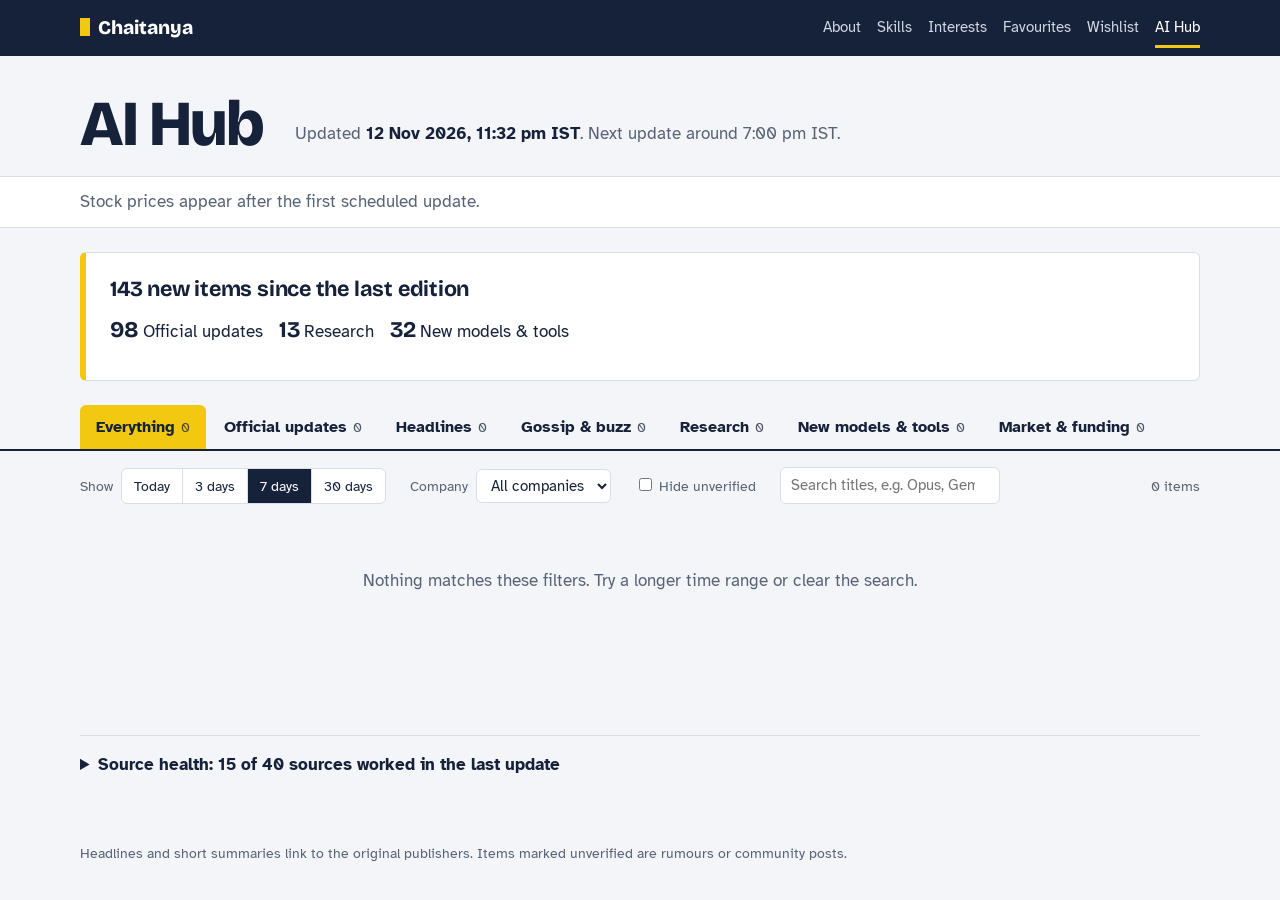
==== ai.html @ f8566d72 "Add files via upload" ====
<!doctype html>
<html lang="en">
<head>
  <meta charset="utf-8">
  <meta name="viewport" content="width=device-width, initial-scale=1">
  <title>AI Hub, updated twice a day</title>
  <meta name="description" content="Official AI model updates, headlines, gossip, research, new tools and the AI market, refreshed at 7 AM and 7 PM IST.">
  <link rel="preconnect" href="https://fonts.googleapis.com">
  <link rel="preconnect" href="https://fonts.gstatic.com" crossorigin>
  <link href="https://fonts.googleapis.com/css2?family=Atkinson+Hyperlegible:wght@400;700&family=Bricolage+Grotesque:opsz,wght@12..96,600;12..96,700;12..96,800&display=swap" rel="stylesheet">
  <link rel="icon" href="assets/favicon.svg" type="image/svg+xml">
  <link rel="stylesheet" href="assets/style.css">
</head>
<body>
  <header class="site-header">
    <div class="wrap">
      <a class="brand" href="index.html"><i aria-hidden="true"></i>Chaitanya</a>
      <nav class="site-nav" aria-label="Main">
        <a href="index.html#about">About</a>
        <a href="index.html#skills">Skills</a>
        <a href="index.html#interests">Interests</a>
        <a href="index.html#favorites">Favourites</a>
        <a href="index.html#wishlist">Wishlist</a>
        <a href="ai.html" aria-current="page">AI Hub</a>
      </nav>
    </div>
  </header>

  <main>
    <div class="hub-head">
      <div class="wrap">
        <h1>AI Hub</h1>
        <p class="edition" id="edition">Loading…</p>
      </div>
    </div>

    <section class="market" aria-label="AI stocks">
      <ul id="market"></ul>
    </section>

    <div class="wrap">
      <section class="brief" id="brief" aria-labelledby="brief-title" hidden></section>
    </div>

    <div class="tabs-bar">
      <div class="wrap">
        <div class="tabs" role="tablist" id="tabs" aria-label="Categories"></div>
      </div>
    </div>

    <div class="wrap">
      <div class="slicers" role="group" aria-label="Filters">
        <div class="slicer">
          <span class="lbl" id="range-lbl">Show</span>
          <div class="seg" id="range" role="group" aria-labelledby="range-lbl">
            <button type="button" data-days="1">Today</button>
            <button type="button" data-days="3">3 days</button>
            <button type="button" data-days="7" aria-pressed="true">7 days</button>
            <button type="button" data-days="30">30 days</button>
          </div>
        </div>
        <div class="slicer">
          <label for="company">Company</label>
          <select id="company"><option value="">All companies</option></select>
        </div>
        <div class="slicer">
          <label><input type="checkbox" id="hide-unv"> Hide unverified</label>
        </div>
        <div class="slicer search">
          <label for="q" class="visually-hidden">Search</label>
          <input type="search" id="q" placeholder="Search titles, e.g. Opus, Gemini, funding">
        </div>
        <span class="result" id="result" aria-live="polite"></span>
      </div>

      <div class="feed" id="feed" role="tabpanel"></div>

      <details class="health" id="health">
        <summary>Source health</summary>
        <div id="health-body"></div>
      </details>
    </div>
  </main>

  <footer class="site-footer">
    <div class="wrap">Headlines and short summaries link to the original publishers. Items marked unverified are rumours or community posts.</div>
  </footer>

  <script src="assets/common.js"></script>
  <script src="assets/ai.js"></script>
</body>
</html>
---- assets/style.css ----
/* ───────────── Tokens ───────────── */
:root {
  --paper: #f3f5f8;
  --surface: #ffffff;
  --ink: #16213a;
  --slate: #586377;
  --line: #d9dee6;
  --pbi: #f2c811;          /* Power BI yellow: the one loud colour */
  --pbi-soft: #fdf3c4;
  --link: #0d6676;
  --plum: #8a3a6a;         /* unverified / rumour */
  --plum-soft: #f6e8f0;
  --up: #1d7448;
  --down: #b2352e;

  --font-display: "Bricolage Grotesque", "Segoe UI", sans-serif;
  --font-body: "Atkinson Hyperlegible", "Segoe UI", system-ui, sans-serif;

  --s1: 4px; --s2: 8px; --s3: 12px; --s4: 16px; --s5: 24px; --s6: 32px; --s7: 48px; --s8: 72px;
  --radius: 6px;
  --measure: 70ch;
}

@media (prefers-color-scheme: dark) {
  :root {
    --paper: #0f1626;
    --surface: #17203a;
    --ink: #e8ecf3;
    --slate: #a2adc0;
    --line: #2a3554;
    --pbi-soft: #3a3214;
    --link: #6cc6d4;
    --plum: #e19ac4;
    --plum-soft: #3a2133;
    --up: #5fcf93;
    --down: #ff8a80;
  }
}

* { box-sizing: border-box; }
html { -webkit-text-size-adjust: 100%; }
body {
  margin: 0;
  background: var(--paper);
  color: var(--ink);
  font: 400 17px/1.55 var(--font-body);
}
a { color: var(--link); text-underline-offset: 3px; }
a:hover { text-decoration-thickness: 2px; }
:focus-visible { outline: 3px solid var(--pbi); outline-offset: 2px; border-radius: 2px; }
h1, h2, h3 { font-family: var(--font-display); line-height: 1.12; margin: 0; letter-spacing: -0.01em; }
h2 { font-size: 1.9rem; font-weight: 700; }
h3 { font-size: 1.15rem; font-weight: 600; }
p { margin: 0 0 var(--s3); }
.wrap { width: min(1120px, 100% - 2 * var(--s5)); margin-inline: auto; }
.muted { color: var(--slate); }
.visually-hidden { position: absolute; width: 1px; height: 1px; overflow: hidden; clip: rect(0 0 0 0); white-space: nowrap; }

/* ───────────── Site header ───────────── */
.site-header {
  background: var(--ink);
  color: #fff;
  position: sticky; top: 0; z-index: 20;
}
@media (prefers-color-scheme: dark) { .site-header { background: #0a101d; border-bottom: 1px solid var(--line); } }
.site-header .wrap { display: flex; align-items: center; gap: var(--s5); min-height: 56px; }
.brand { white-space: nowrap; flex-shrink: 0; font-family: var(--font-display); font-weight: 800; font-size: 1.2rem; color: #fff; text-decoration: none; }
.brand i { display: inline-block; width: 10px; height: 18px; background: var(--pbi); margin-right: 8px; vertical-align: -2px; }
.site-nav { display: flex; gap: var(--s4); margin-left: auto; overflow-x: auto; scrollbar-width: none; }
.site-nav a { color: #cfd6e4; text-decoration: none; font-size: 0.95rem; white-space: nowrap; padding: var(--s2) 0; }
.site-nav a:hover, .site-nav a[aria-current="page"] { color: #fff; box-shadow: inset 0 -3px 0 var(--pbi); }

/* ───────────── Home ───────────── */
.hero { padding: var(--s8) 0 var(--s7); border-bottom: 1px solid var(--line); }
.hero .wrap { display: grid; grid-template-columns: 1.25fr 1fr; gap: var(--s7); align-items: start; }
.hero h1 { font-size: clamp(3rem, 8vw, 6rem); font-weight: 800; letter-spacing: -0.035em; }
.hero .role { font-family: var(--font-display); font-size: 1.35rem; margin: var(--s3) 0 var(--s4); }
.hero .role mark { background: var(--pbi); color: #16213a; padding: 0 6px; }
.hero .tagline { max-width: 46ch; color: var(--slate); font-size: 1.1rem; }
.hero .links { display: flex; gap: var(--s4); margin-top: var(--s5); }

.pulse {
  background: var(--surface);
  border: 1px solid var(--line);
  border-top: 6px solid var(--pbi);
  border-radius: var(--radius);
  padding: var(--s5);
}
.pulse h2 { font-size: 1.3rem; margin-bottom: var(--s1); }
.pulse ol { list-style: none; margin: var(--s4) 0; padding: 0; }
.pulse li { padding: var(--s3) 0; border-top: 1px solid var(--line); }
.pulse li a { color: var(--ink); text-decoration: none; font-weight: 700; }
.pulse li a:hover { color: var(--link); text-decoration: underline; }
.pulse .meta { font-size: 0.85rem; color: var(--slate); }
.button {
  display: inline-block; background: var(--ink); color: #fff; text-decoration: none;
  padding: var(--s2) var(--s4); border-radius: var(--radius); font-weight: 700;
}
@media (prefers-color-scheme: dark) { .button { background: var(--pbi); color: #16213a; } }
.button:hover { text-decoration: none; filter: brightness(1.15); }

.section { padding: var(--s7) 0; border-bottom: 1px solid var(--line); }
.section-head { display: grid; grid-template-columns: 220px 1fr; gap: var(--s6); }
.section-head > h2 { position: sticky; top: 80px; align-self: start; }
.about p { max-width: var(--measure); font-size: 1.1rem; }

.skills { display: grid; gap: var(--s5); }
.skill-group h3 { margin-bottom: var(--s3); }
.chips { display: flex; flex-wrap: wrap; gap: var(--s2); list-style: none; margin: 0; padding: 0; }
.chips li { border: 1px solid var(--line); background: var(--surface); padding: 4px 12px; border-radius: 999px; font-size: 0.95rem; }

.grid-cards { display: grid; grid-template-columns: repeat(auto-fill, minmax(240px, 1fr)); gap: var(--s4); }
.interest { padding: var(--s4) 0; border-top: 3px solid var(--ink); }
.interest h3 { margin-bottom: var(--s2); }

.favorites { display: grid; gap: 0; }
.fav { display: grid; grid-template-columns: 90px 1fr; gap: var(--s4); padding: var(--s3) 0; border-top: 1px solid var(--line); }
.fav .kind { color: var(--slate); font-size: 0.9rem; padding-top: 2px; }
.fav .title { font-weight: 700; }

.wishlist { list-style: none; margin: 0; padding: 0; }
.wishlist li { display: grid; grid-template-columns: 28px 1fr; gap: var(--s3); padding: var(--s3) 0; border-top: 1px solid var(--line); }
.box { width: 20px; height: 20px; border: 2px solid var(--ink); border-radius: 3px; margin-top: 3px; display: grid; place-items: center; }
.done .box { background: var(--pbi); border-color: var(--pbi); }
.done .box::after { content: ""; width: 6px; height: 11px; border: solid #16213a; border-width: 0 2px 2px 0; transform: rotate(45deg) translate(-1px, -1px); }
.done .wish-title { text-decoration: line-through; color: var(--slate); }

.site-footer { padding: var(--s6) 0; color: var(--slate); font-size: 0.9rem; }

/* ───────────── AI Hub ───────────── */
.hub-head { padding: var(--s6) 0 var(--s4); }
.hub-head .wrap { display: flex; flex-wrap: wrap; align-items: end; gap: var(--s3) var(--s6); }
.hub-head h1 { font-size: clamp(2.4rem, 6vw, 4rem); font-weight: 800; letter-spacing: -0.03em; }
.edition { color: var(--slate); }
.edition strong { color: var(--ink); }

/* market strip */
.market { overflow-x: auto; border-block: 1px solid var(--line); background: var(--surface); }
.market ul { display: flex; list-style: none; margin: 0; padding: 0; min-width: max-content; }
.tick { padding: var(--s3) var(--s4); border-right: 1px solid var(--line); min-width: 150px; }
.tick .t { font-weight: 700; }
.tick .n { color: var(--slate); font-size: 0.8rem; margin-left: 4px; }
.tick .p { font-family: var(--font-display); font-size: 1.15rem; font-variant-numeric: tabular-nums; }
.tick .c { font-size: 0.85rem; font-variant-numeric: tabular-nums; margin-left: 6px; }
.up { color: var(--up); } .down { color: var(--down); }
.tick svg { display: block; margin-top: 4px; }
.market-empty { padding: var(--s3) 0; color: var(--slate); margin-block: 0; }

/* brief */
.brief { margin: var(--s5) auto; background: var(--surface); border: 1px solid var(--line); border-left: 6px solid var(--pbi); border-radius: var(--radius); padding: var(--s5); }
.brief h2 { font-size: 1.35rem; margin-bottom: var(--s3); max-width: 60ch; }
.brief ul { margin: 0; padding-left: 1.2em; max-width: var(--measure); }
.brief li { margin-bottom: var(--s2); }
.brief .counts { display: flex; flex-wrap: wrap; gap: var(--s2) var(--s4); margin: 0; padding: 0; list-style: none; }
.brief .counts b { font-family: var(--font-display); font-size: 1.4rem; margin-right: 4px; }

/* page tabs, in the spirit of Power BI report pages */
.tabs-bar { position: sticky; top: 56px; z-index: 10; background: var(--paper); border-bottom: 2px solid var(--ink); }
.tabs { display: flex; gap: 2px; overflow-x: auto; scrollbar-width: none; }
.tab {
  appearance: none; border: 0; background: transparent; color: var(--ink); cursor: pointer;
  font: 600 0.98rem var(--font-body); padding: var(--s3) var(--s4); white-space: nowrap;
  border-radius: var(--radius) var(--radius) 0 0;
}
.tab:hover { background: var(--pbi-soft); }
.tab[aria-selected="true"] { background: var(--pbi); color: #16213a; }
.tab .count { font-weight: 400; font-size: 0.85rem; margin-left: 6px; opacity: 0.75; font-variant-numeric: tabular-nums; }

/* slicers */
.slicers { display: flex; flex-wrap: wrap; align-items: center; gap: var(--s3) var(--s5); padding: var(--s4) 0; }
.slicer { display: flex; align-items: center; gap: var(--s2); }
.slicer label, .slicer .lbl { color: var(--slate); font-size: 0.9rem; }
.seg { display: inline-flex; border: 1px solid var(--line); border-radius: var(--radius); overflow: hidden; background: var(--surface); }
.seg button { appearance: none; border: 0; background: transparent; color: var(--ink); padding: 6px 12px; font: inherit; font-size: 0.9rem; cursor: pointer; }
.seg button + button { border-left: 1px solid var(--line); }
.seg button[aria-pressed="true"] { background: var(--ink); color: #fff; }
@media (prefers-color-scheme: dark) { .seg button[aria-pressed="true"] { background: var(--pbi); color: #16213a; } }
select, input[type="search"] {
  font: inherit; font-size: 0.95rem; color: var(--ink); background: var(--surface);
  border: 1px solid var(--line); border-radius: var(--radius); padding: 6px 10px;
}
input[type="search"] { min-width: 220px; }
.slicers .result { margin-left: auto; color: var(--slate); font-size: 0.9rem; }

/* feed */
.feed { padding-bottom: var(--s7); }
.day { margin-top: var(--s5); }
.day > h2 { font-size: 1.1rem; padding: var(--s2) 0; color: var(--slate); font-weight: 600; }
.story { display: grid; grid-template-columns: 1fr auto; gap: var(--s1) var(--s4); padding: var(--s4) 0; border-top: 1px solid var(--line); }
.story h3 { font-family: var(--font-body); font-size: 1.08rem; font-weight: 700; line-height: 1.35; max-width: 75ch; }
.story h3 a { color: var(--ink); text-decoration: none; }
.story h3 a:hover { color: var(--link); text-decoration: underline; }
.story .sum { color: var(--slate); max-width: var(--measure); margin: 2px 0 0; font-size: 0.97rem; }
.story .meta { grid-column: 1; display: flex; flex-wrap: wrap; gap: var(--s2) var(--s3); align-items: center; font-size: 0.85rem; color: var(--slate); margin-top: var(--s1); }
.story time { grid-column: 2; grid-row: 1; color: var(--slate); font-size: 0.85rem; white-space: nowrap; font-variant-numeric: tabular-nums; }
.tag { border-radius: 999px; padding: 1px 9px; font-size: 0.8rem; border: 1px solid var(--line); color: var(--ink); background: var(--surface); }
button.tag { cursor: pointer; font-family: inherit; }
button.tag:hover { border-color: var(--ink); }
.tag.cat { background: var(--pbi-soft); border-color: transparent; }
.tag.unv { background: var(--plum-soft); color: var(--plum); border-color: transparent; font-weight: 700; }
.is-new::before { content: "New"; display: inline-block; font-size: 0.72rem; font-weight: 700; background: var(--pbi); color: #16213a; border-radius: 3px; padding: 0 5px; margin-right: 8px; vertical-align: 2px; }
.empty { padding: var(--s7) 0; text-align: center; color: var(--slate); }
.more { display: block; margin: var(--s5) auto 0; }

details.health { margin: var(--s6) 0; border-top: 1px solid var(--line); padding-top: var(--s4); }
details.health summary { cursor: pointer; font-weight: 700; }
.health table { border-collapse: collapse; margin-top: var(--s3); font-size: 0.9rem; width: 100%; }
.health td, .health th { text-align: left; padding: 6px 10px 6px 0; border-bottom: 1px solid var(--line); vertical-align: top; }
.health .bad { color: var(--down); font-weight: 700; }
.health .good { color: var(--up); font-weight: 700; }

/* ───────────── Responsive ───────────── */
@media (max-width: 820px) {
  body { font-size: 16px; }
  .hero { padding: var(--s6) 0; }
  .hero .wrap, .section-head { grid-template-columns: 1fr; gap: var(--s5); }
  .section-head > h2 { position: static; }
  .site-header .wrap { gap: var(--s3); }
  .site-nav a[href="ai.html"] { order: -1; font-weight: 700; color: #fff; }
  .story { grid-template-columns: 1fr; }
  .story time { grid-column: 1; grid-row: auto; }
  input[type="search"] { min-width: 0; width: 100%; }
  .slicer.search { width: 100%; }
  .slicers .result { margin-left: 0; }
}

@media (prefers-reduced-motion: no-preference) {
  .brief { animation: settle 500ms ease-out both; }
  @keyframes settle { from { opacity: 0; transform: translateY(6px); } }
}
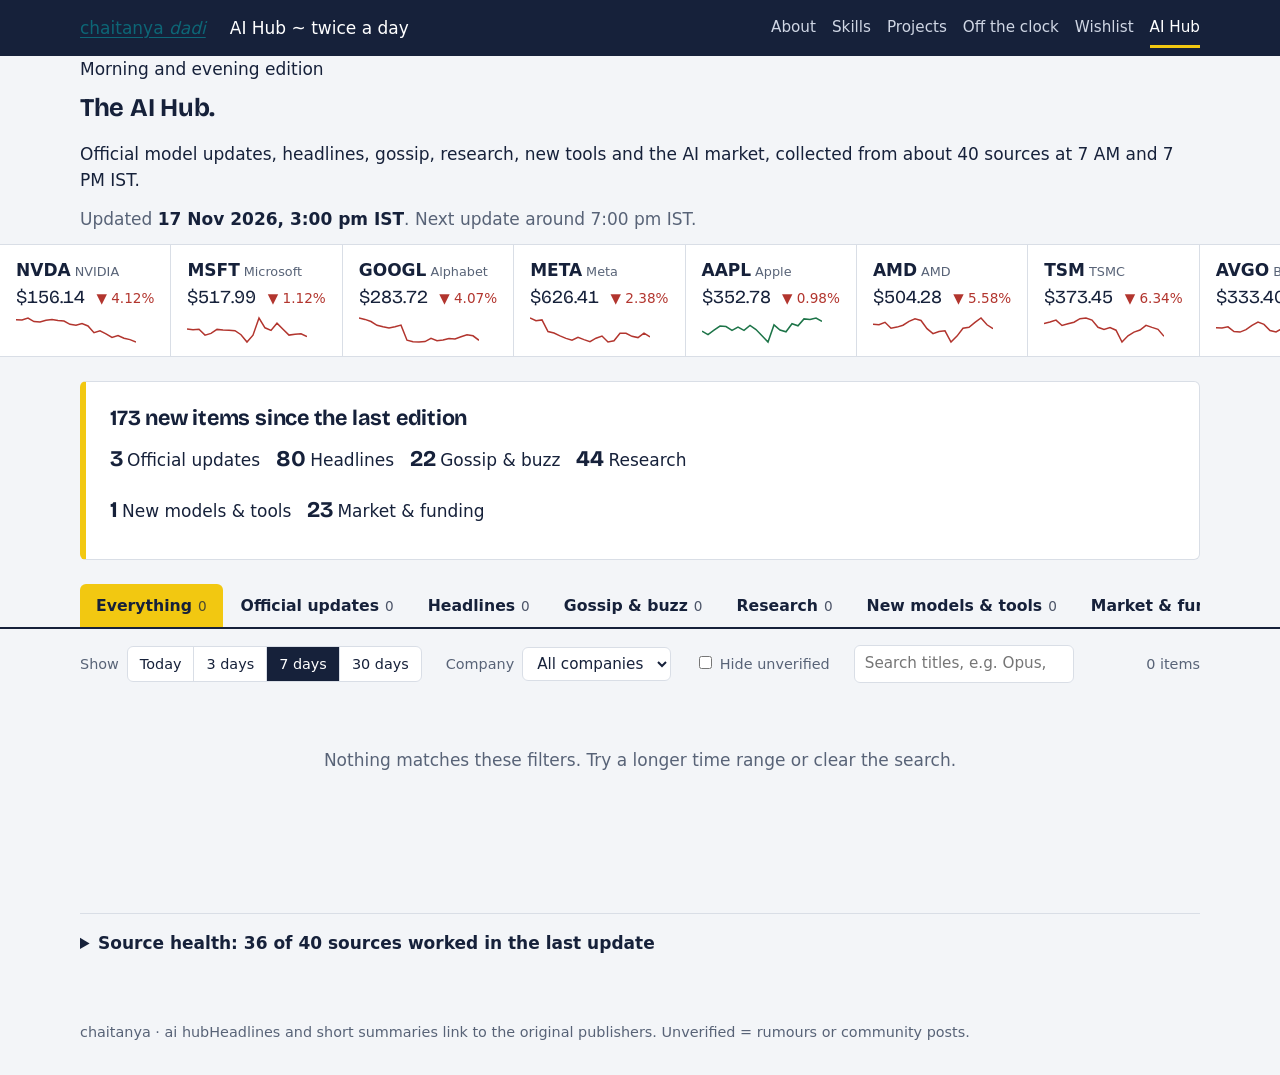
==== commit 3e3f3448: "Add files via upload" ====
--- a/ai.html
+++ b/ai.html
@@ -7,35 +7,38 @@
   <meta name="description" content="Official AI model updates, headlines, gossip, research, new tools and the AI market, refreshed at 7 AM and 7 PM IST.">
   <link rel="preconnect" href="https://fonts.googleapis.com">
   <link rel="preconnect" href="https://fonts.gstatic.com" crossorigin>
-  <link href="https://fonts.googleapis.com/css2?family=Atkinson+Hyperlegible:wght@400;700&family=Bricolage+Grotesque:opsz,wght@12..96,600;12..96,700;12..96,800&display=swap" rel="stylesheet">
+  <link href="https://fonts.googleapis.com/css2?family=Bricolage+Grotesque:opsz,wght@12..96,400;12..96,500;12..96,700;12..96,800&family=DM+Mono:wght@400;500&family=Instrument+Serif:ital@1&family=Lilita+One&display=swap" rel="stylesheet">
   <link rel="icon" href="assets/favicon.svg" type="image/svg+xml">
   <link rel="stylesheet" href="assets/style.css">
 </head>
 <body>
   <header class="site-header">
     <div class="wrap">
-      <a class="brand" href="index.html"><i aria-hidden="true"></i>Chaitanya</a>
+      <a class="logo" href="index.html">chaitanya <em>dadi</em></a>
+      <span class="meta">AI Hub ~ twice a day</span>
       <nav class="site-nav" aria-label="Main">
         <a href="index.html#about">About</a>
         <a href="index.html#skills">Skills</a>
-        <a href="index.html#interests">Interests</a>
-        <a href="index.html#favorites">Favourites</a>
+        <a href="index.html#projects">Projects</a>
+        <a href="index.html#off-the-clock">Off the clock</a>
         <a href="index.html#wishlist">Wishlist</a>
-        <a href="ai.html" aria-current="page">AI Hub</a>
+        <a class="cta" href="ai.html" aria-current="page">AI Hub</a>
       </nav>
     </div>
   </header>
 
   <main>
-    <div class="hub-head">
+    <section class="hub-cover">
       <div class="wrap">
-        <h1>AI Hub</h1>
+        <p class="eyebrow">Morning and evening edition</p>
+        <h1>The AI <span class="serif">Hub.</span></h1>
+        <p class="lead" style="margin-top:18px">Official model updates, headlines, gossip, research, new tools and the AI market, collected from about 40 sources at 7 AM and 7 PM IST.</p>
         <p class="edition" id="edition">Loading…</p>
       </div>
-    </div>
+    </section>
 
     <section class="market" aria-label="AI stocks">
-      <ul id="market"></ul>
+      <ul id="market" class="wrap"></ul>
     </section>
 
     <div class="wrap">
@@ -83,7 +86,7 @@
   </main>
 
   <footer class="site-footer">
-    <div class="wrap">Headlines and short summaries link to the original publishers. Items marked unverified are rumours or community posts.</div>
+    <div class="wrap"><span>chaitanya · ai hub</span><span>Headlines and short summaries link to the original publishers. Unverified = rumours or community posts.</span></div>
   </footer>
 
   <script src="assets/common.js"></script>
